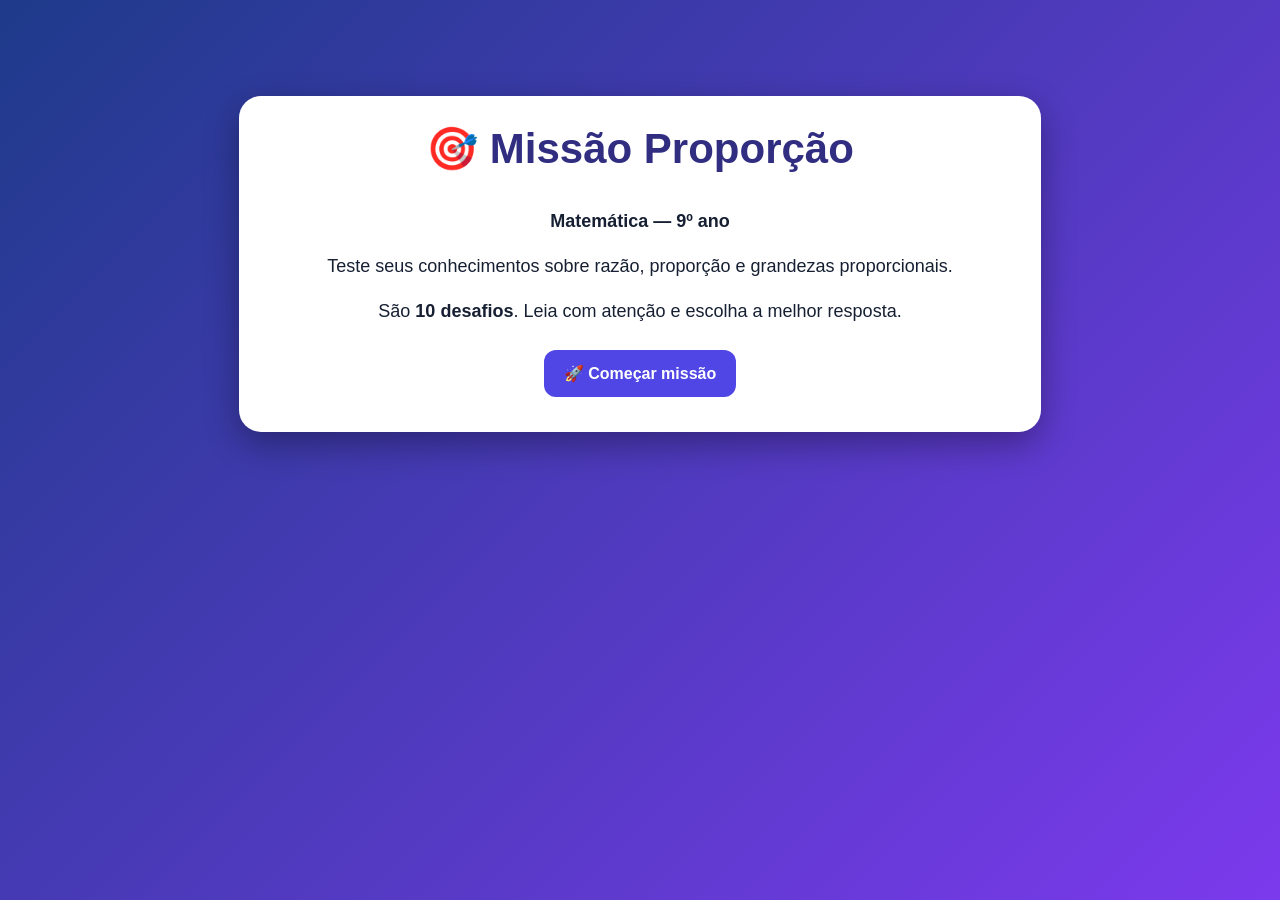
==== index.html @ 18fc8970 "Rename teste to index.html" ====
<!DOCTYPE html>
<html lang="pt-BR">
<head>
<meta charset="UTF-8">
<meta name="viewport" content="width=device-width, initial-scale=1.0">
<title>Missão Proporção - 9º Ano</title>
<style>
*{box-sizing:border-box}
body{margin:0;font-family:Arial,sans-serif;background:linear-gradient(135deg,#1e3a8a,#7c3aed);color:#fff;min-height:100vh}
.container{max-width:850px;margin:auto;padding:24px}
.card{background:#fff;color:#172033;border-radius:22px;padding:28px;box-shadow:0 12px 35px #0005}
h1,h2{margin-top:0}
.start{text-align:center;margin-top:8vh}
.start h1{font-size:42px;color:#312e81}
.start p{font-size:18px;line-height:1.5}
button{border:0;border-radius:12px;padding:14px 20px;font-size:16px;font-weight:bold;cursor:pointer;margin:7px;background:#4f46e5;color:#fff}
button:hover{filter:brightness(1.08)}
.hidden{display:none}
.top{display:flex;justify-content:space-between;gap:10px;flex-wrap:wrap;margin-bottom:18px}
.badge{background:#eef2ff;color:#3730a3;padding:9px 13px;border-radius:999px;font-weight:bold}
.progress{height:12px;background:#e5e7eb;border-radius:20px;overflow:hidden;margin:15px 0 25px}
.bar{height:100%;background:#4f46e5;width:0%;transition:.3s}
.question{font-size:22px;line-height:1.45;font-weight:bold;margin:20px 0}
.options{display:grid;gap:12px}
.option{background:#f3f4f6;color:#111827;text-align:left;width:100%;margin:0}
.option.correct{background:#dcfce7;color:#166534}
.option.wrong{background:#fee2e2;color:#991b1b}
.feedback{margin-top:18px;padding:15px;border-radius:12px;line-height:1.45}
.ok{background:#dcfce7;color:#166534}
.no{background:#fee2e2;color:#991b1b}
#next{display:block;margin:18px auto 0}
.result{text-align:center}
.score{font-size:42px;font-weight:bold;color:#4f46e5}
.small{font-size:14px;color:#6b7280}
</style>
</head>
<body>
<div class="container">

<section id="start" class="card start">
  <h1>🎯 Missão Proporção</h1>
  <p><strong>Matemática — 9º ano</strong></p>
  <p>Teste seus conhecimentos sobre razão, proporção e grandezas proporcionais.</p>
  <p>São <strong>10 desafios</strong>. Leia com atenção e escolha a melhor resposta.</p>
  <button onclick="startGame()">🚀 Começar missão</button>
</section>

<section id="game" class="card hidden">
  <div class="top">
    <span class="badge" id="phase">Desafio 1/10</span>
    <span class="badge" id="points">⭐ 0 pontos</span>
    <span class="badge" id="lives">❤️ 3 vidas</span>
  </div>
  <div class="progress"><div class="bar" id="bar"></div></div>
  <div class="question" id="question"></div>
  <div class="options" id="options"></div>
  <div id="feedback" class="hidden"></div>
  <button id="next" class="hidden" onclick="nextQuestion()">Próximo desafio ➜</button>
</section>

<section id="result" class="card result hidden">
  <h1>🏆 Missão concluída!</h1>
  <p>Você fez:</p>
  <div class="score" id="finalScore"></div>
  <p id="message"></p>
  <button onclick="location.reload()">🔄 Jogar novamente</button>
</section>

</div>

<script>
const questions = [
{
 q:"Uma receita para 4 pessoas usa 300 g de arroz. Mantendo a mesma proporção, quanto de arroz será necessário para 10 pessoas?",
 a:["600 g","750 g","800 g","900 g"], c:1,
 e:"Se 4 pessoas usam 300 g, cada pessoa corresponde a 75 g. Para 10 pessoas: 10 × 75 = 750 g."
},
{
 q:"Um carro percorre 180 km com 15 litros de combustível. Mantendo o mesmo consumo, quantos quilômetros ele percorre com 25 litros?",
 a:["250 km","270 km","300 km","330 km"], c:2,
 e:"180 ÷ 15 = 12 km por litro. Então 25 × 12 = 300 km."
},
{
 q:"Observe: 2 cadernos custam R$ 18. Se o preço for diretamente proporcional à quantidade, quanto custam 5 cadernos?",
 a:["R$ 36","R$ 40","R$ 45","R$ 50"], c:2,
 e:"Cada caderno custa 18 ÷ 2 = R$ 9. Cinco cadernos custam 5 × 9 = R$ 45."
},
{
 q:"Qual situação representa uma relação diretamente proporcional?",
 a:["A idade de uma pessoa e sua altura durante toda a vida.","A quantidade de produtos iguais e o preço total, sem descontos.","A velocidade de um carro e o tempo para percorrer uma distância fixa.","O número de alunos e a nota de uma prova."], c:1,
 e:"Quando o preço unitário é constante, dobrar a quantidade dobra o preço total."
},
{
 q:"Uma fotografia tem 12 cm de largura e 8 cm de altura. Uma ampliação mantém a proporção e passa a ter 18 cm de largura. Qual será a nova altura?",
 a:["10 cm","12 cm","14 cm","16 cm"], c:1,
 e:"O fator de ampliação é 18 ÷ 12 = 1,5. Então 8 × 1,5 = 12 cm."
},
{
 q:"Em um mapa, 1 cm representa 5 km. Duas cidades estão separadas por 7,5 cm no mapa. Qual é a distância real?",
 a:["25 km","30 km","37,5 km","40 km"], c:2,
 e:"7,5 × 5 = 37,5 km."
},
{
 q:"Uma máquina produz 240 peças em 6 horas, mantendo ritmo constante. Quantas peças produzirá em 9 horas?",
 a:["300","320","360","420"], c:2,
 e:"240 ÷ 6 = 40 peças por hora. Em 9 horas: 9 × 40 = 360 peças."
},
{
 q:"Uma escola tem 3 professores para cada 90 alunos. Mantendo a mesma razão, quantos professores seriam necessários para 150 alunos?",
 a:["4","5","6","7"], c:1,
 e:"90 ÷ 3 = 30 alunos por professor. 150 ÷ 30 = 5 professores."
},
{
 q:"Uma loja oferece 2 kg de um produto por R$ 24. Outra oferece 3 kg por R$ 33. Qual opção tem menor preço por quilograma?",
 a:["A primeira, R$ 12/kg","A segunda, R$ 11/kg","As duas têm o mesmo preço","Não é possível comparar"], c:1,
 e:"Primeira: 24 ÷ 2 = R$ 12/kg. Segunda: 33 ÷ 3 = R$ 11/kg. A segunda é mais barata por kg."
},
{
 q:"Uma torneira enche um reservatório com 120 litros em 8 minutos, mantendo vazão constante. Quantos litros serão colocados em 15 minutos?",
 a:["180 L","200 L","225 L","240 L"], c:2,
 e:"120 ÷ 8 = 15 litros por minuto. Em 15 minutos: 15 × 15 = 225 litros."
}
];

let current=0, score=0, lives=3, answered=false;

function startGame(){
 document.getElementById("start").classList.add("hidden");
 document.getElementById("game").classList.remove("hidden");
 showQuestion();
}
function showQuestion(){
 answered=false;
 const x=questions[current];
 document.getElementById("phase").textContent=`Desafio ${current+1}/${questions.length}`;
 document.getElementById("points").textContent=`⭐ ${score} pontos`;
 document.getElementById("lives").textContent=`❤️ ${lives} vidas`;
 document.getElementById("bar").style.width=((current)/questions.length*100)+"%";
 document.getElementById("question").textContent=x.q;
 const box=document.getElementById("options"); box.innerHTML="";
 x.a.forEach((text,i)=>{
   const b=document.createElement("button");
   b.className="option"; b.textContent=String.fromCharCode(65+i)+") "+text;
   b.onclick=()=>answer(i,b);
   box.appendChild(b);
 });
 const f=document.getElementById("feedback"); f.className="hidden"; f.innerHTML="";
 document.getElementById("next").classList.add("hidden");
}
function answer(i,button){
 if(answered)return;
 answered=true;
 const x=questions[current];
 document.querySelectorAll(".option").forEach((b,j)=>{
   b.disabled=true;
   if(j===x.c)b.classList.add("correct");
 });
 const f=document.getElementById("feedback");
 if(i===x.c){
   score+=10;
   f.className="feedback ok";
   f.innerHTML="<strong>✅ Correto!</strong><br>"+x.e;
 }else{
   lives--;
   button.classList.add("wrong");
   f.className="feedback no";
   f.innerHTML="<strong>❌ Ainda não.</strong><br>"+x.e;
 }
 document.getElementById("points").textContent=`⭐ ${score} pontos`;
 document.getElementById("lives").textContent=`❤️ ${lives} vidas`;
 document.getElementById("next").classList.remove("hidden");
}
function nextQuestion(){
 current++;
 if(current>=questions.length || lives<=0){finish(); return;}
 showQuestion();
}
function finish(){
 document.getElementById("game").classList.add("hidden");
 document.getElementById("result").classList.remove("hidden");
 document.getElementById("finalScore").textContent=score+"/100";
 let msg= score>=90 ? "🌟 Excelente! Seu raciocínio proporcional está muito bom!" :
         score>=70 ? "👏 Muito bom! Você está no caminho certo." :
         score>=50 ? "💪 Bom começo! Revise as relações entre as grandezas e tente novamente." :
         "📚 Vale revisar razão e proporção e jogar novamente. O erro faz parte da aprendizagem!";
 if(lives<=0) msg+=" Você ficou sem vidas, mas pode tentar novamente.";
 document.getElementById("message").textContent=msg;
}
</script>
</body>
</html>
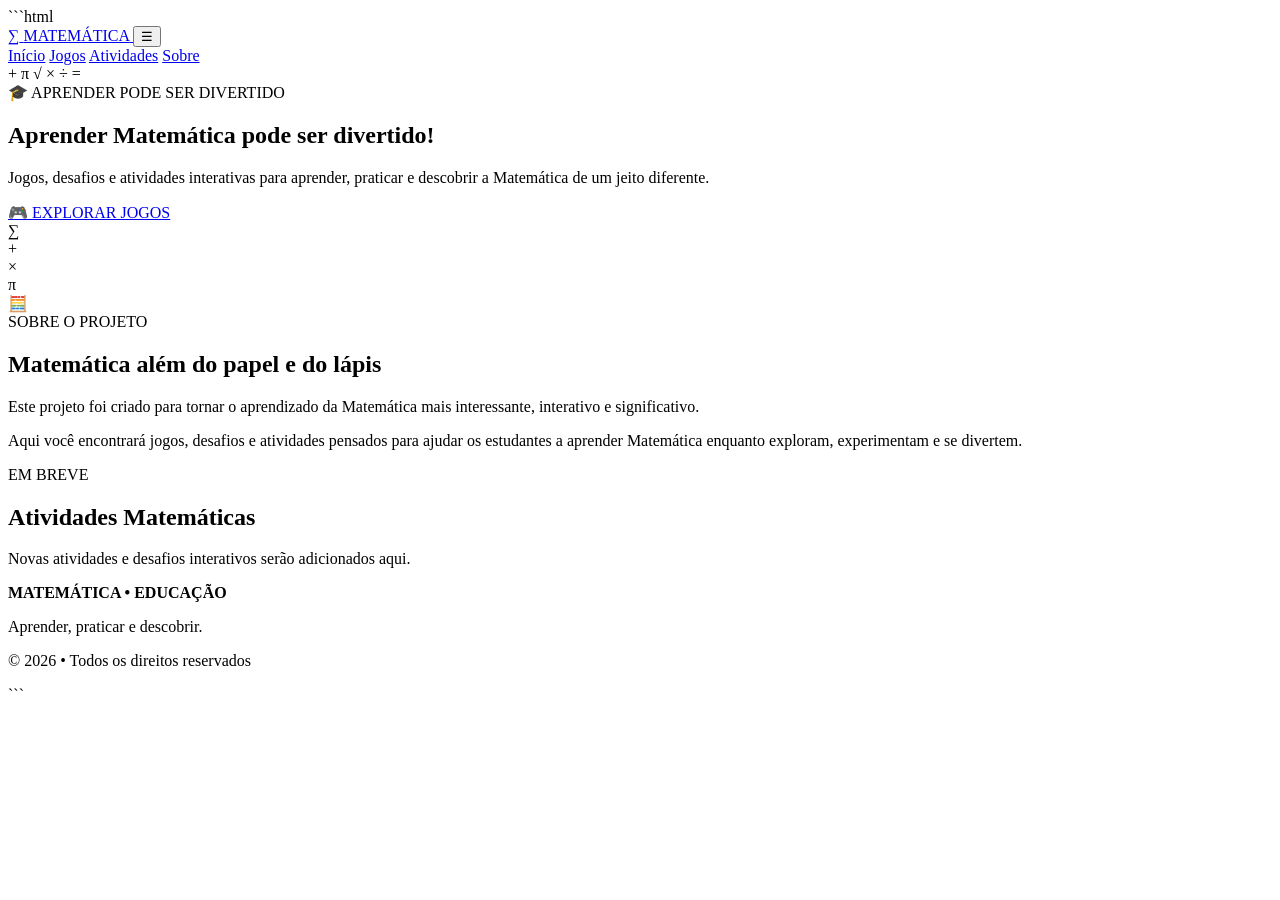
==== commit 03d2a3a1: "Update index.html" ====
--- a/index.html
+++ b/index.html
@@ -1,191 +1,220 @@
+```html
 <!DOCTYPE html>
 <html lang="pt-BR">
 <head>
-<meta charset="UTF-8">
-<meta name="viewport" content="width=device-width, initial-scale=1.0">
-<title>Missão Proporção - 9º Ano</title>
-<style>
-*{box-sizing:border-box}
-body{margin:0;font-family:Arial,sans-serif;background:linear-gradient(135deg,#1e3a8a,#7c3aed);color:#fff;min-height:100vh}
-.container{max-width:850px;margin:auto;padding:24px}
-.card{background:#fff;color:#172033;border-radius:22px;padding:28px;box-shadow:0 12px 35px #0005}
-h1,h2{margin-top:0}
-.start{text-align:center;margin-top:8vh}
-.start h1{font-size:42px;color:#312e81}
-.start p{font-size:18px;line-height:1.5}
-button{border:0;border-radius:12px;padding:14px 20px;font-size:16px;font-weight:bold;cursor:pointer;margin:7px;background:#4f46e5;color:#fff}
-button:hover{filter:brightness(1.08)}
-.hidden{display:none}
-.top{display:flex;justify-content:space-between;gap:10px;flex-wrap:wrap;margin-bottom:18px}
-.badge{background:#eef2ff;color:#3730a3;padding:9px 13px;border-radius:999px;font-weight:bold}
-.progress{height:12px;background:#e5e7eb;border-radius:20px;overflow:hidden;margin:15px 0 25px}
-.bar{height:100%;background:#4f46e5;width:0%;transition:.3s}
-.question{font-size:22px;line-height:1.45;font-weight:bold;margin:20px 0}
-.options{display:grid;gap:12px}
-.option{background:#f3f4f6;color:#111827;text-align:left;width:100%;margin:0}
-.option.correct{background:#dcfce7;color:#166534}
-.option.wrong{background:#fee2e2;color:#991b1b}
-.feedback{margin-top:18px;padding:15px;border-radius:12px;line-height:1.45}
-.ok{background:#dcfce7;color:#166534}
-.no{background:#fee2e2;color:#991b1b}
-#next{display:block;margin:18px auto 0}
-.result{text-align:center}
-.score{font-size:42px;font-weight:bold;color:#4f46e5}
-.small{font-size:14px;color:#6b7280}
-</style>
+    <meta charset="UTF-8">
+    <meta name="viewport" content="width=device-width, initial-scale=1.0">
+
+    <meta name="description" content="Jogos, desafios e atividades interativas para aprender Matemática de forma divertida.">
+    <meta name="author" content="Matemática • Educação">
+
+    <title>Matemática • Educação</title>
+
+    <!-- Fonte -->
+    <link rel="preconnect" href="https://fonts.googleapis.com">
+    <link rel="preconnect" href="https://fonts.gstatic.com" crossorigin>
+    <link href="https://fonts.googleapis.com/css2?family=Nunito:wght@400;600;700;800&display=swap" rel="stylesheet">
+
+    <!-- CSS -->
+    <link rel="stylesheet" href="css/style.css">
 </head>
+
 <body>
-<div class="container">
-
-<section id="start" class="card start">
-  <h1>🎯 Missão Proporção</h1>
-  <p><strong>Matemática — 9º ano</strong></p>
-  <p>Teste seus conhecimentos sobre razão, proporção e grandezas proporcionais.</p>
-  <p>São <strong>10 desafios</strong>. Leia com atenção e escolha a melhor resposta.</p>
-  <button onclick="startGame()">🚀 Começar missão</button>
-</section>
-
-<section id="game" class="card hidden">
-  <div class="top">
-    <span class="badge" id="phase">Desafio 1/10</span>
-    <span class="badge" id="points">⭐ 0 pontos</span>
-    <span class="badge" id="lives">❤️ 3 vidas</span>
-  </div>
-  <div class="progress"><div class="bar" id="bar"></div></div>
-  <div class="question" id="question"></div>
-  <div class="options" id="options"></div>
-  <div id="feedback" class="hidden"></div>
-  <button id="next" class="hidden" onclick="nextQuestion()">Próximo desafio ➜</button>
-</section>
-
-<section id="result" class="card result hidden">
-  <h1>🏆 Missão concluída!</h1>
-  <p>Você fez:</p>
-  <div class="score" id="finalScore"></div>
-  <p id="message"></p>
-  <button onclick="location.reload()">🔄 Jogar novamente</button>
-</section>
-
-</div>
-
-<script>
-const questions = [
-{
- q:"Uma receita para 4 pessoas usa 300 g de arroz. Mantendo a mesma proporção, quanto de arroz será necessário para 10 pessoas?",
- a:["600 g","750 g","800 g","900 g"], c:1,
- e:"Se 4 pessoas usam 300 g, cada pessoa corresponde a 75 g. Para 10 pessoas: 10 × 75 = 750 g."
-},
-{
- q:"Um carro percorre 180 km com 15 litros de combustível. Mantendo o mesmo consumo, quantos quilômetros ele percorre com 25 litros?",
- a:["250 km","270 km","300 km","330 km"], c:2,
- e:"180 ÷ 15 = 12 km por litro. Então 25 × 12 = 300 km."
-},
-{
- q:"Observe: 2 cadernos custam R$ 18. Se o preço for diretamente proporcional à quantidade, quanto custam 5 cadernos?",
- a:["R$ 36","R$ 40","R$ 45","R$ 50"], c:2,
- e:"Cada caderno custa 18 ÷ 2 = R$ 9. Cinco cadernos custam 5 × 9 = R$ 45."
-},
-{
- q:"Qual situação representa uma relação diretamente proporcional?",
- a:["A idade de uma pessoa e sua altura durante toda a vida.","A quantidade de produtos iguais e o preço total, sem descontos.","A velocidade de um carro e o tempo para percorrer uma distância fixa.","O número de alunos e a nota de uma prova."], c:1,
- e:"Quando o preço unitário é constante, dobrar a quantidade dobra o preço total."
-},
-{
- q:"Uma fotografia tem 12 cm de largura e 8 cm de altura. Uma ampliação mantém a proporção e passa a ter 18 cm de largura. Qual será a nova altura?",
- a:["10 cm","12 cm","14 cm","16 cm"], c:1,
- e:"O fator de ampliação é 18 ÷ 12 = 1,5. Então 8 × 1,5 = 12 cm."
-},
-{
- q:"Em um mapa, 1 cm representa 5 km. Duas cidades estão separadas por 7,5 cm no mapa. Qual é a distância real?",
- a:["25 km","30 km","37,5 km","40 km"], c:2,
- e:"7,5 × 5 = 37,5 km."
-},
-{
- q:"Uma máquina produz 240 peças em 6 horas, mantendo ritmo constante. Quantas peças produzirá em 9 horas?",
- a:["300","320","360","420"], c:2,
- e:"240 ÷ 6 = 40 peças por hora. Em 9 horas: 9 × 40 = 360 peças."
-},
-{
- q:"Uma escola tem 3 professores para cada 90 alunos. Mantendo a mesma razão, quantos professores seriam necessários para 150 alunos?",
- a:["4","5","6","7"], c:1,
- e:"90 ÷ 3 = 30 alunos por professor. 150 ÷ 30 = 5 professores."
-},
-{
- q:"Uma loja oferece 2 kg de um produto por R$ 24. Outra oferece 3 kg por R$ 33. Qual opção tem menor preço por quilograma?",
- a:["A primeira, R$ 12/kg","A segunda, R$ 11/kg","As duas têm o mesmo preço","Não é possível comparar"], c:1,
- e:"Primeira: 24 ÷ 2 = R$ 12/kg. Segunda: 33 ÷ 3 = R$ 11/kg. A segunda é mais barata por kg."
-},
-{
- q:"Uma torneira enche um reservatório com 120 litros em 8 minutos, mantendo vazão constante. Quantos litros serão colocados em 15 minutos?",
- a:["180 L","200 L","225 L","240 L"], c:2,
- e:"120 ÷ 8 = 15 litros por minuto. Em 15 minutos: 15 × 15 = 225 litros."
-}
-];
-
-let current=0, score=0, lives=3, answered=false;
-
-function startGame(){
- document.getElementById("start").classList.add("hidden");
- document.getElementById("game").classList.remove("hidden");
- showQuestion();
-}
-function showQuestion(){
- answered=false;
- const x=questions[current];
- document.getElementById("phase").textContent=`Desafio ${current+1}/${questions.length}`;
- document.getElementById("points").textContent=`⭐ ${score} pontos`;
- document.getElementById("lives").textContent=`❤️ ${lives} vidas`;
- document.getElementById("bar").style.width=((current)/questions.length*100)+"%";
- document.getElementById("question").textContent=x.q;
- const box=document.getElementById("options"); box.innerHTML="";
- x.a.forEach((text,i)=>{
-   const b=document.createElement("button");
-   b.className="option"; b.textContent=String.fromCharCode(65+i)+") "+text;
-   b.onclick=()=>answer(i,b);
-   box.appendChild(b);
- });
- const f=document.getElementById("feedback"); f.className="hidden"; f.innerHTML="";
- document.getElementById("next").classList.add("hidden");
-}
-function answer(i,button){
- if(answered)return;
- answered=true;
- const x=questions[current];
- document.querySelectorAll(".option").forEach((b,j)=>{
-   b.disabled=true;
-   if(j===x.c)b.classList.add("correct");
- });
- const f=document.getElementById("feedback");
- if(i===x.c){
-   score+=10;
-   f.className="feedback ok";
-   f.innerHTML="<strong>✅ Correto!</strong><br>"+x.e;
- }else{
-   lives--;
-   button.classList.add("wrong");
-   f.className="feedback no";
-   f.innerHTML="<strong>❌ Ainda não.</strong><br>"+x.e;
- }
- document.getElementById("points").textContent=`⭐ ${score} pontos`;
- document.getElementById("lives").textContent=`❤️ ${lives} vidas`;
- document.getElementById("next").classList.remove("hidden");
-}
-function nextQuestion(){
- current++;
- if(current>=questions.length || lives<=0){finish(); return;}
- showQuestion();
-}
-function finish(){
- document.getElementById("game").classList.add("hidden");
- document.getElementById("result").classList.remove("hidden");
- document.getElementById("finalScore").textContent=score+"/100";
- let msg= score>=90 ? "🌟 Excelente! Seu raciocínio proporcional está muito bom!" :
-         score>=70 ? "👏 Muito bom! Você está no caminho certo." :
-         score>=50 ? "💪 Bom começo! Revise as relações entre as grandezas e tente novamente." :
-         "📚 Vale revisar razão e proporção e jogar novamente. O erro faz parte da aprendizagem!";
- if(lives<=0) msg+=" Você ficou sem vidas, mas pode tentar novamente.";
- document.getElementById("message").textContent=msg;
-}
-</script>
+
+    <!-- =========================
+         CABEÇALHO
+    ========================== -->
+    <header class="header">
+
+        <div class="container header-content">
+
+            <a href="index.html" class="logo">
+                <span class="logo-icon">∑</span>
+                <span>MATEMÁTICA</span>
+            </a>
+
+            <!-- Botão do menu mobile -->
+            <button class="menu-toggle" id="menuToggle" aria-label="Abrir menu">
+                ☰
+            </button>
+
+            <nav class="nav" id="mainNav">
+                <a href="index.html" class="nav-link active">Início</a>
+                <a href="jogos/index.html" class="nav-link">Jogos</a>
+                <a href="#atividades" class="nav-link">Atividades</a>
+                <a href="#sobre" class="nav-link">Sobre</a>
+            </nav>
+
+        </div>
+
+    </header>
+
+
+    <main>
+
+        <!-- =========================
+             HERO
+        ========================== -->
+        <section class="hero">
+
+            <!-- Elementos matemáticos decorativos -->
+            <span class="math-symbol symbol-1">+</span>
+            <span class="math-symbol symbol-2">π</span>
+            <span class="math-symbol symbol-3">√</span>
+            <span class="math-symbol symbol-4">×</span>
+            <span class="math-symbol symbol-5">÷</span>
+            <span class="math-symbol symbol-6">=</span>
+
+            <!-- Formas geométricas -->
+            <span class="shape circle"></span>
+            <span class="shape triangle"></span>
+            <span class="shape square"></span>
+
+            <div class="container hero-content">
+
+                <div class="hero-text">
+
+                    <span class="hero-label">
+                        🎓 APRENDER PODE SER DIVERTIDO
+                    </span>
+
+                    <h1>
+                        Aprender Matemática
+                        <span>pode ser divertido!</span>
+                    </h1>
+
+                    <p>
+                        Jogos, desafios e atividades interativas
+                        para aprender, praticar e descobrir
+                        a Matemática de um jeito diferente.
+                    </p>
+
+                    <a href="jogos/index.html" class="btn btn-primary">
+                        🎮 EXPLORAR JOGOS
+                    </a>
+
+                </div>
+
+                <!-- Ilustração matemática -->
+                <div class="hero-illustration">
+
+                    <div class="illustration-card">
+
+                        <div class="big-symbol">∑</div>
+
+                        <div class="small-symbol symbol-a">+</div>
+                        <div class="small-symbol symbol-b">×</div>
+                        <div class="small-symbol symbol-c">π</div>
+
+                        <div class="geometric-circle"></div>
+                        <div class="geometric-square"></div>
+                        <div class="geometric-triangle"></div>
+
+                    </div>
+
+                </div>
+
+            </div>
+
+        </section>
+
+
+        <!-- =========================
+             SOBRE O PROJETO
+        ========================== -->
+        <section class="about" id="sobre">
+
+            <div class="container about-content">
+
+                <div class="about-icon">
+                    🧮
+                </div>
+
+                <div class="about-text">
+
+                    <span class="section-label">
+                        SOBRE O PROJETO
+                    </span>
+
+                    <h2>
+                        Matemática além do papel e do lápis
+                    </h2>
+
+                    <p>
+                        Este projeto foi criado para tornar o aprendizado
+                        da Matemática mais interessante, interativo e
+                        significativo.
+                    </p>
+
+                    <p>
+                        Aqui você encontrará jogos, desafios e atividades
+                        pensados para ajudar os estudantes a aprender
+                        Matemática enquanto exploram, experimentam e se divertem.
+                    </p>
+
+                </div>
+
+            </div>
+
+        </section>
+
+
+        <!-- =========================
+             ÁREA RESERVADA PARA
+             FUTURAS ATIVIDADES
+        ========================== -->
+        <section class="future-section" id="atividades">
+
+            <div class="container">
+
+                <span class="section-label">
+                    EM BREVE
+                </span>
+
+                <h2>
+                    Atividades Matemáticas
+                </h2>
+
+                <p>
+                    Novas atividades e desafios interativos serão
+                    adicionados aqui.
+                </p>
+
+            </div>
+
+        </section>
+
+    </main>
+
+
+    <!-- =========================
+         RODAPÉ
+    ========================== -->
+    <footer class="footer">
+
+        <div class="container footer-content">
+
+            <div>
+                <strong>MATEMÁTICA • EDUCAÇÃO</strong>
+                <p>
+                    Aprender, praticar e descobrir.
+                </p>
+            </div>
+
+            <div>
+                <p>
+                    © 2026 • Todos os direitos reservados
+                </p>
+            </div>
+
+        </div>
+
+    </footer>
+
+
+    <!-- JavaScript -->
+    <script src="js/script.js"></script>
+
 </body>
 </html>
+```
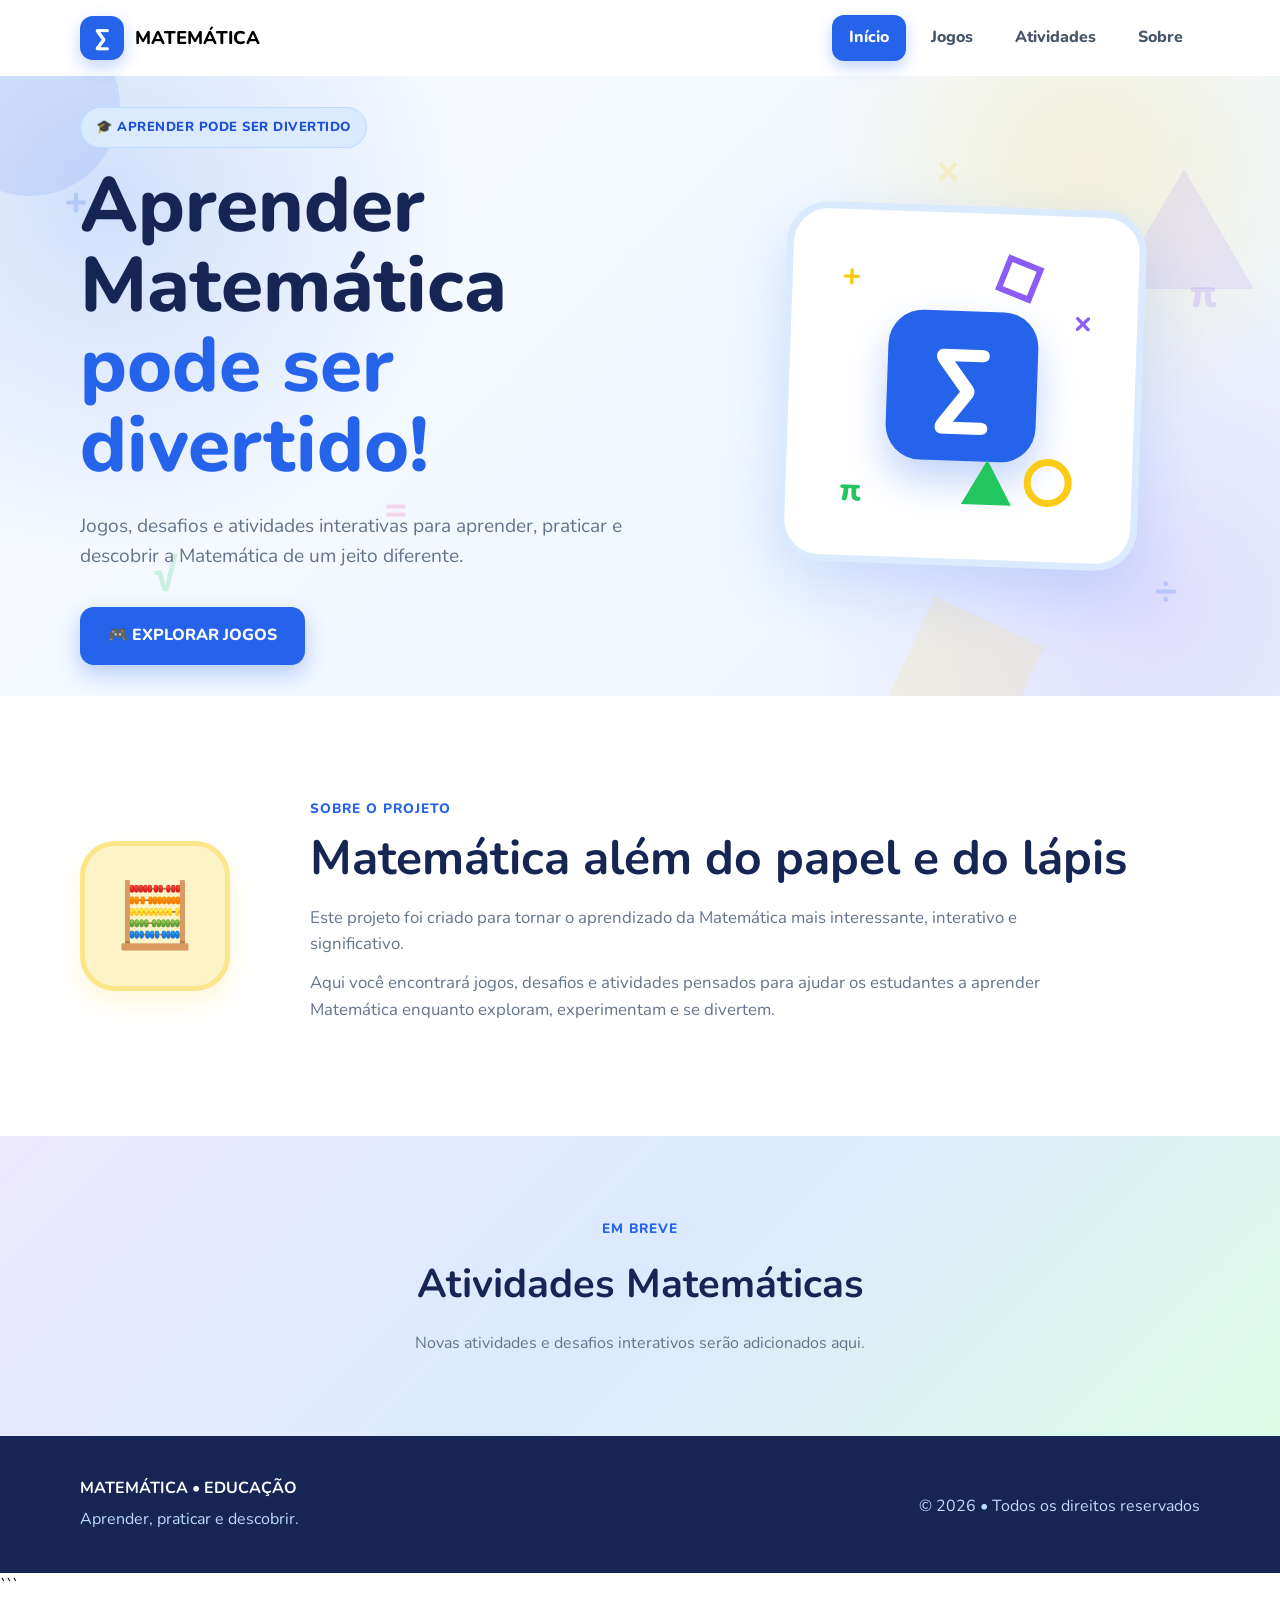
==== commit 593692d5: "Update index.html" ====
--- a/index.html
+++ b/index.html
@@ -1,4 +1,3 @@
-```html
 <!DOCTYPE html>
 <html lang="pt-BR">
 <head>
--- a/css/style.css
+++ b/css/style.css
@@ -0,0 +1,905 @@
+```css
+/* =========================================
+   IDENTIDADE VISUAL
+========================================= */
+
+:root {
+    --blue: #2563eb;
+    --blue-dark: #1d4ed8;
+    --blue-light: #dbeafe;
+    --blue-soft: #eff6ff;
+
+    --yellow: #facc15;
+    --yellow-soft: #fef3c7;
+
+    --purple: #8b5cf6;
+    --purple-light: #ede9fe;
+
+    --green: #22c55e;
+    --green-light: #dcfce7;
+
+    --orange: #f97316;
+    --orange-light: #ffedd5;
+
+    --pink: #ec4899;
+    --pink-light: #fce7f3;
+
+    --navy: #172554;
+    --text: #334155;
+    --gray: #64748b;
+
+    --background: #f7faff;
+    --white: #ffffff;
+
+    --radius: 20px;
+
+    --shadow: 0 12px 30px rgba(37, 99, 235, 0.12);
+}
+
+
+/* =========================================
+   CONFIGURAÇÕES GERAIS
+========================================= */
+
+* {
+    margin: 0;
+    padding: 0;
+    box-sizing: border-box;
+}
+
+html {
+    scroll-behavior: smooth;
+}
+
+body {
+    font-family: "Nunito", sans-serif;
+    color: var(--text);
+    background: var(--background);
+    line-height: 1.6;
+}
+
+a {
+    text-decoration: none;
+    color: inherit;
+}
+
+.container {
+    width: min(1120px, 90%);
+    margin: 0 auto;
+}
+
+
+/* =========================================
+   CABEÇALHO
+========================================= */
+
+.header {
+    position: sticky;
+    top: 0;
+    z-index: 1000;
+
+    background: rgba(255, 255, 255, 0.96);
+
+    backdrop-filter: blur(12px);
+
+    border-bottom: 2px solid var(--blue-light);
+}
+
+.header-content {
+    min-height: 76px;
+
+    display: flex;
+    align-items: center;
+    justify-content: space-between;
+}
+
+
+/* LOGO */
+
+.logo {
+    display: flex;
+    align-items: center;
+    gap: 11px;
+
+    font-size: 1.15rem;
+    font-weight: 800;
+
+    color: var(--navy);
+}
+
+.logo-icon {
+    width: 44px;
+    height: 44px;
+
+    display: flex;
+    align-items: center;
+    justify-content: center;
+
+    background: #2563eb;
+    color: #ffffff;
+
+    border-radius: 13px;
+
+    font-size: 1.5rem;
+
+    box-shadow:
+        0 7px 18px rgba(37, 99, 235, 0.28);
+}
+
+
+/* MENU */
+
+.nav {
+    display: flex;
+    align-items: center;
+    gap: 8px;
+}
+
+.nav-link {
+    padding: 10px 17px;
+
+    border-radius: 12px;
+
+    font-weight: 800;
+
+    color: #475569;
+
+    transition:
+        background 0.25s ease,
+        color 0.25s ease,
+        transform 0.25s ease;
+}
+
+.nav-link:hover {
+    color: #2563eb;
+
+    background: #eff6ff;
+
+    transform: translateY(-2px);
+}
+
+
+/* ITEM SELECIONADO */
+
+.nav-link.active {
+    color: #ffffff !important;
+
+    background: #2563eb !important;
+
+    box-shadow:
+        0 6px 16px rgba(37, 99, 235, 0.28);
+}
+
+
+/* MENU MOBILE */
+
+.menu-toggle {
+    display: none;
+
+    border: none;
+
+    background: transparent;
+
+    font-size: 1.8rem;
+
+    cursor: pointer;
+
+    color: #172554;
+}
+
+
+/* =========================================
+   HERO
+========================================= */
+
+.hero {
+    position: relative;
+
+    overflow: hidden;
+
+    min-height: 620px;
+
+    display: flex;
+    align-items: center;
+
+    background:
+        radial-gradient(
+            circle at 8% 20%,
+            rgba(37, 99, 235, 0.18),
+            transparent 28%
+        ),
+
+        radial-gradient(
+            circle at 85% 15%,
+            rgba(250, 204, 21, 0.16),
+            transparent 23%
+        ),
+
+        radial-gradient(
+            circle at 90% 85%,
+            rgba(139, 92, 246, 0.16),
+            transparent 28%
+        ),
+
+        linear-gradient(
+            135deg,
+            #f8fbff,
+            #edf5ff
+        );
+}
+
+.hero-content {
+    position: relative;
+    z-index: 2;
+
+    display: grid;
+
+    grid-template-columns: 1.1fr 0.9fr;
+
+    gap: 60px;
+
+    align-items: center;
+}
+
+
+/* ETIQUETA */
+
+.hero-label {
+    display: inline-block;
+
+    color: #1d4ed8;
+
+    background: #dbeafe;
+
+    border: 1px solid #bfdbfe;
+
+    padding: 9px 15px;
+
+    border-radius: 50px;
+
+    font-size: 0.82rem;
+
+    font-weight: 800;
+
+    letter-spacing: 0.5px;
+
+    margin-bottom: 18px;
+}
+
+
+/* TÍTULO */
+
+.hero h1 {
+    max-width: 700px;
+
+    font-size: clamp(
+        2.7rem,
+        6vw,
+        4.8rem
+    );
+
+    line-height: 1.04;
+
+    font-weight: 800;
+
+    color: #172554;
+
+    margin-bottom: 25px;
+}
+
+.hero h1 span {
+    display: block;
+
+    color: #2563eb !important;
+}
+
+
+/* TEXTO */
+
+.hero p {
+    max-width: 600px;
+
+    color: #64748b;
+
+    font-size: 1.2rem;
+
+    margin-bottom: 35px;
+}
+
+
+/* =========================================
+   BOTÃO
+========================================= */
+
+.btn {
+    display: inline-flex;
+
+    align-items: center;
+    justify-content: center;
+
+    padding: 16px 28px;
+
+    border-radius: 14px;
+
+    font-weight: 800;
+
+    font-size: 1rem;
+
+    transition: 0.25s ease;
+}
+
+.btn-primary {
+    background: #2563eb;
+
+    color: #ffffff;
+
+    box-shadow:
+        0 9px 22px rgba(37, 99, 235, 0.30);
+}
+
+.btn-primary:hover {
+    background: #1d4ed8;
+
+    transform: translateY(-3px);
+
+    box-shadow:
+        0 13px 28px rgba(37, 99, 235, 0.35);
+}
+
+
+/* =========================================
+   ILUSTRAÇÃO
+========================================= */
+
+.hero-illustration {
+    display: flex;
+
+    justify-content: center;
+    align-items: center;
+}
+
+.illustration-card {
+    position: relative;
+
+    width: 360px;
+    height: 360px;
+
+    background: #ffffff;
+
+    border-radius: 42px;
+
+    border: 7px solid #dbeafe;
+
+    box-shadow:
+        0 25px 60px rgba(37, 99, 235, 0.17);
+
+    display: flex;
+
+    align-items: center;
+    justify-content: center;
+
+    transform: rotate(2deg);
+}
+
+
+/* QUADRADO CENTRAL */
+
+.big-symbol {
+    width: 150px;
+    height: 150px;
+
+    border-radius: 35px;
+
+    display: flex;
+
+    align-items: center;
+    justify-content: center;
+
+    background: #2563eb;
+
+    color: #ffffff;
+
+    font-size: 6rem;
+
+    font-weight: 800;
+
+    box-shadow:
+        0 20px 40px rgba(37, 99, 235, 0.28);
+}
+
+
+/* SÍMBOLOS */
+
+.small-symbol {
+    position: absolute;
+
+    font-size: 2rem;
+
+    font-weight: 800;
+}
+
+.symbol-a {
+    top: 40px;
+    left: 50px;
+
+    color: #facc15;
+}
+
+.symbol-b {
+    right: 45px;
+    top: 80px;
+
+    color: #8b5cf6;
+}
+
+.symbol-c {
+    bottom: 40px;
+    left: 55px;
+
+    color: #22c55e;
+}
+
+
+/* CÍRCULO */
+
+.geometric-circle {
+    position: absolute;
+
+    width: 48px;
+    height: 48px;
+
+    border: 7px solid #facc15;
+
+    border-radius: 50%;
+
+    bottom: 55px;
+    right: 60px;
+}
+
+
+/* QUADRADO */
+
+.geometric-square {
+    position: absolute;
+
+    width: 38px;
+    height: 38px;
+
+    border: 6px solid #8b5cf6;
+
+    top: 45px;
+    right: 100px;
+
+    transform: rotate(20deg);
+}
+
+
+/* TRIÂNGULO */
+
+.geometric-triangle {
+    position: absolute;
+
+    width: 0;
+    height: 0;
+
+    border-left: 25px solid transparent;
+    border-right: 25px solid transparent;
+
+    border-bottom: 45px solid #22c55e;
+
+    bottom: 55px;
+    right: 120px;
+}
+
+
+/* =========================================
+   SÍMBOLOS DECORATIVOS
+========================================= */
+
+.math-symbol {
+    position: absolute;
+
+    font-size: 2.5rem;
+
+    font-weight: 800;
+
+    opacity: 0.18;
+
+    animation: floating 5s ease-in-out infinite;
+}
+
+.symbol-1 {
+    top: 15%;
+    left: 5%;
+
+    color: #2563eb;
+}
+
+.symbol-2 {
+    top: 30%;
+    right: 5%;
+
+    color: #8b5cf6;
+}
+
+.symbol-3 {
+    bottom: 15%;
+    left: 12%;
+
+    color: #22c55e;
+}
+
+.symbol-4 {
+    top: 10%;
+    right: 25%;
+
+    color: #facc15;
+}
+
+.symbol-5 {
+    bottom: 12%;
+    right: 8%;
+
+    color: #2563eb;
+}
+
+.symbol-6 {
+    bottom: 25%;
+    left: 30%;
+
+    color: #ec4899;
+}
+
+
+/* =========================================
+   FORMAS DECORATIVAS
+========================================= */
+
+.shape {
+    position: absolute;
+
+    opacity: 0.11;
+}
+
+.circle {
+    width: 180px;
+    height: 180px;
+
+    border-radius: 50%;
+
+    background: #2563eb;
+
+    top: -60px;
+    left: -60px;
+}
+
+.square {
+    width: 120px;
+    height: 120px;
+
+    background: #facc15;
+
+    bottom: -40px;
+    right: 20%;
+
+    transform: rotate(25deg);
+}
+
+.triangle {
+    width: 0;
+    height: 0;
+
+    border-left: 70px solid transparent;
+    border-right: 70px solid transparent;
+
+    border-bottom: 120px solid #8b5cf6;
+
+    right: 2%;
+    top: 15%;
+}
+
+
+/* =========================================
+   ANIMAÇÃO
+========================================= */
+
+@keyframes floating {
+
+    0%,
+    100% {
+        transform: translateY(0);
+    }
+
+    50% {
+        transform: translateY(-12px);
+    }
+}
+
+
+/* =========================================
+   SOBRE
+========================================= */
+
+.about {
+    padding: 100px 0;
+
+    background: #ffffff;
+}
+
+.about-content {
+    display: grid;
+
+    grid-template-columns: 180px 1fr;
+
+    gap: 50px;
+
+    align-items: center;
+}
+
+.about-icon {
+    width: 150px;
+    height: 150px;
+
+    border-radius: 35px;
+
+    background: #fef3c7;
+
+    border: 5px solid #fde68a;
+
+    display: flex;
+
+    align-items: center;
+    justify-content: center;
+
+    font-size: 4rem;
+
+    box-shadow:
+        0 12px 25px rgba(250, 204, 21, 0.15);
+}
+
+.section-label {
+    display: inline-block;
+
+    color: #2563eb;
+
+    font-size: 0.85rem;
+
+    font-weight: 800;
+
+    letter-spacing: 1px;
+
+    margin-bottom: 12px;
+}
+
+.about h2 {
+    font-size: clamp(
+        2rem,
+        4vw,
+        3rem
+    );
+
+    line-height: 1.1;
+
+    color: #172554;
+
+    margin-bottom: 20px;
+}
+
+.about p {
+    color: #64748b;
+
+    font-size: 1.05rem;
+
+    max-width: 750px;
+
+    margin-bottom: 12px;
+}
+
+
+/* =========================================
+   ATIVIDADES
+========================================= */
+
+.future-section {
+    padding: 80px 0;
+
+    text-align: center;
+
+    background:
+        linear-gradient(
+            135deg,
+            #ede9fe,
+            #dbeafe,
+            #dcfce7
+        );
+}
+
+.future-section h2 {
+    font-size: 2.5rem;
+
+    color: #172554;
+
+    margin-bottom: 15px;
+}
+
+.future-section p {
+    color: #64748b;
+}
+
+
+/* =========================================
+   RODAPÉ
+========================================= */
+
+.footer {
+    background: #172554;
+
+    color: #ffffff;
+
+    padding: 40px 0;
+}
+
+.footer-content {
+    display: flex;
+
+    justify-content: space-between;
+
+    align-items: center;
+
+    gap: 20px;
+}
+
+.footer strong {
+    font-size: 1rem;
+
+    color: #ffffff;
+}
+
+.footer p {
+    color: #bfdbfe;
+
+    margin-top: 5px;
+}
+
+
+/* =========================================
+   RESPONSIVIDADE
+========================================= */
+
+@media (max-width: 850px) {
+
+    .menu-toggle {
+        display: block;
+    }
+
+    .nav {
+        position: absolute;
+
+        top: 76px;
+
+        left: 0;
+        right: 0;
+
+        display: none;
+
+        flex-direction: column;
+
+        background: #ffffff;
+
+        padding: 20px;
+
+        border-bottom: 2px solid #dbeafe;
+
+        box-shadow: var(--shadow);
+    }
+
+    .nav.open {
+        display: flex;
+    }
+
+    .nav-link {
+        width: 100%;
+    }
+
+    .nav-link.active {
+        color: #ffffff !important;
+
+        background: #2563eb !important;
+    }
+
+    .hero {
+        padding: 80px 0;
+    }
+
+    .hero-content {
+        grid-template-columns: 1fr;
+
+        text-align: center;
+    }
+
+    .hero p {
+        margin-left: auto;
+        margin-right: auto;
+    }
+
+    .hero-illustration {
+        margin-top: 20px;
+    }
+
+    .illustration-card {
+        width: 300px;
+        height: 300px;
+    }
+
+    .about-content {
+        grid-template-columns: 1fr;
+
+        text-align: center;
+    }
+
+    .about-icon {
+        margin: 0 auto;
+    }
+
+    .about p {
+        margin-left: auto;
+        margin-right: auto;
+    }
+
+    .footer-content {
+        flex-direction: column;
+
+        text-align: center;
+    }
+}
+
+
+/* =========================================
+   CELULAR
+========================================= */
+
+@media (max-width: 500px) {
+
+    .header-content {
+        min-height: 65px;
+    }
+
+    .nav {
+        top: 65px;
+    }
+
+    .hero {
+        min-height: auto;
+
+        padding: 70px 0;
+    }
+
+    .hero h1 {
+        font-size: 2.6rem;
+    }
+
+    .hero p {
+        font-size: 1.05rem;
+    }
+
+    .illustration-card {
+        width: 260px;
+        height: 260px;
+    }
+
+    .big-symbol {
+        width: 110px;
+        height: 110px;
+
+        font-size: 4.5rem;
+    }
+
+    .about {
+        padding: 70px 0;
+    }
+
+    .future-section {
+        padding: 60px 0;
+    }
+}
+```
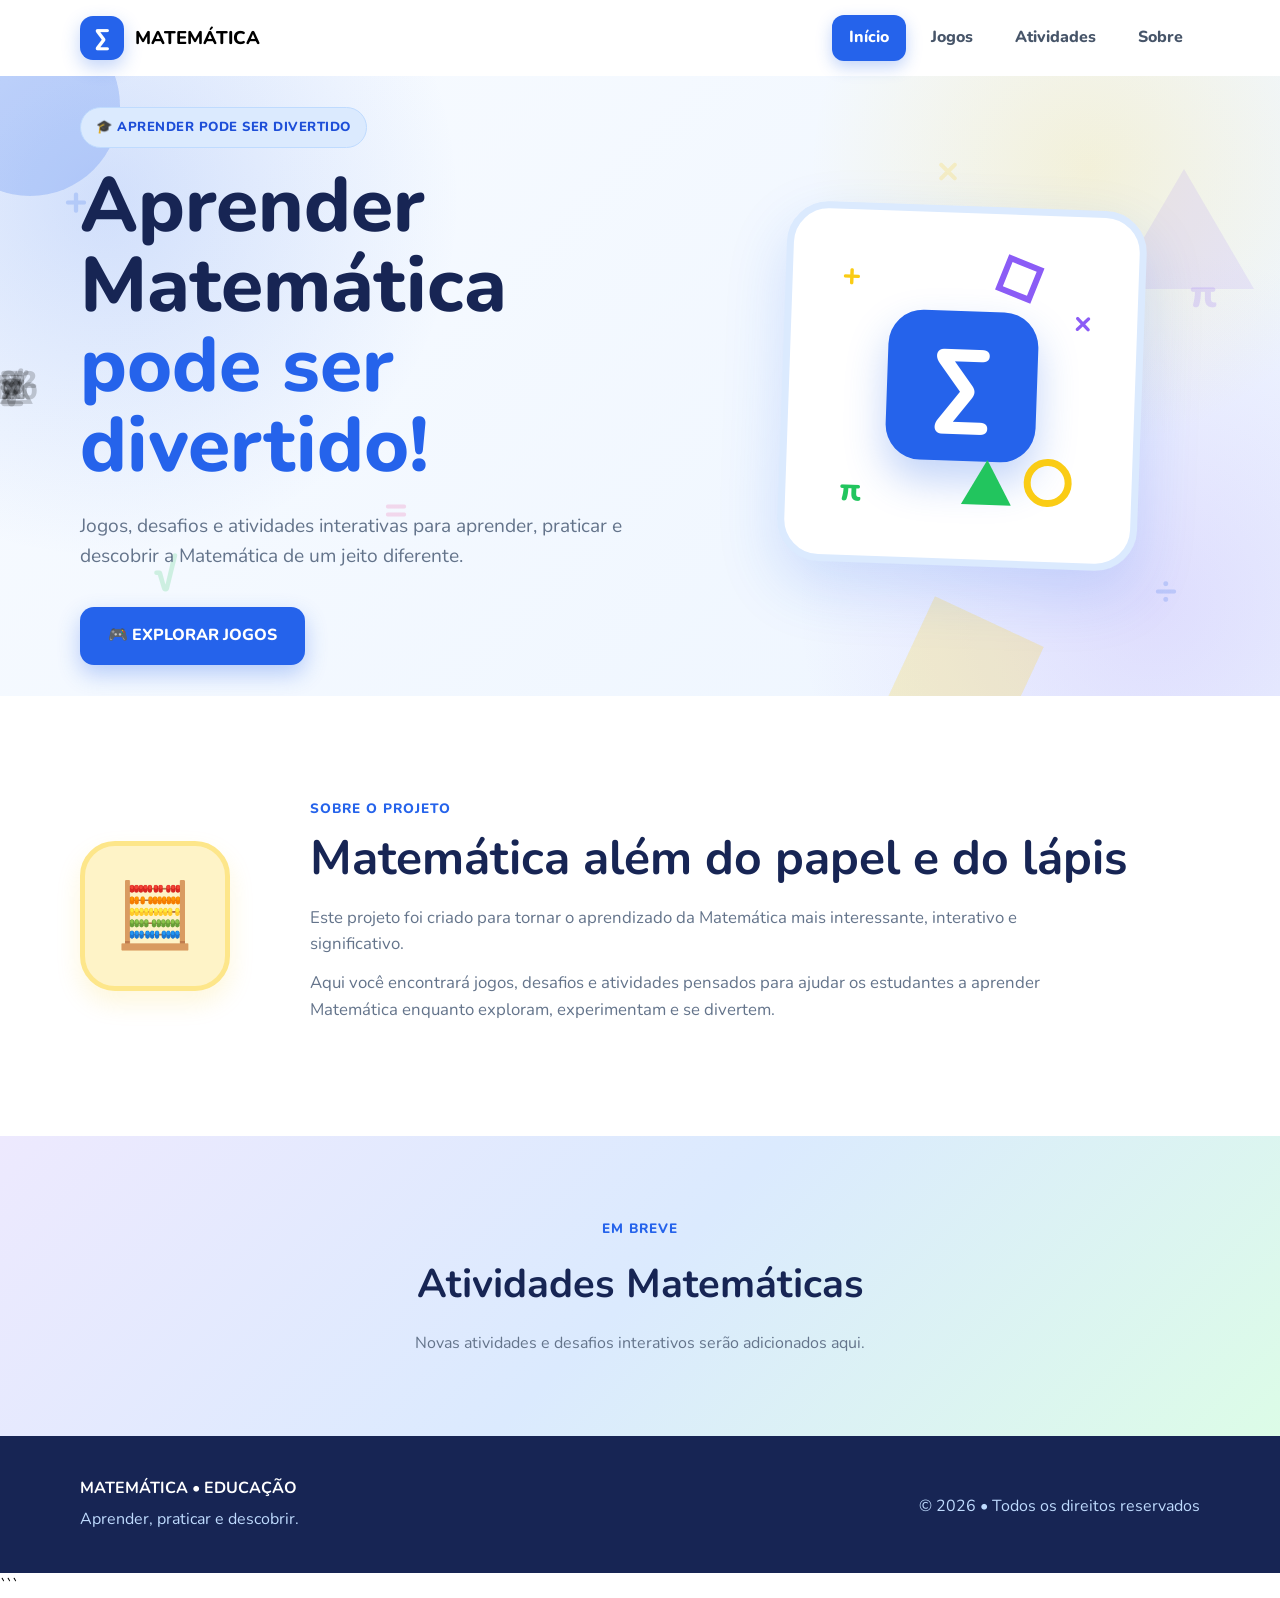
==== commit 1ab31497: "Update index.html" ====
--- a/index.html
+++ b/index.html
@@ -63,11 +63,25 @@
             <span class="math-symbol symbol-4">×</span>
             <span class="math-symbol symbol-5">÷</span>
             <span class="math-symbol symbol-6">=</span>
+            <span class="math-symbol symbol-7">∑</span>
+<span class="math-symbol symbol-8">%</span>
+<span class="math-symbol symbol-9">√</span>
+<span class="math-symbol symbol-10">∞</span>
+<span class="math-symbol symbol-11">π</span>
+<span class="math-symbol symbol-12">≠</span>
+<span class="math-symbol symbol-13">x²</span>
+<span class="math-symbol symbol-14">△</span>
+<span class="math-symbol symbol-15">○</span>
+<span class="math-symbol symbol-16">□</span>
 
             <!-- Formas geométricas -->
             <span class="shape circle"></span>
             <span class="shape triangle"></span>
             <span class="shape square"></span>
+            <span class="shape circle circle-2"></span>
+<span class="shape square square-2"></span>
+<span class="shape diamond"></span>
+<span class="shape ring"></span>
 
             <div class="container hero-content">
 
